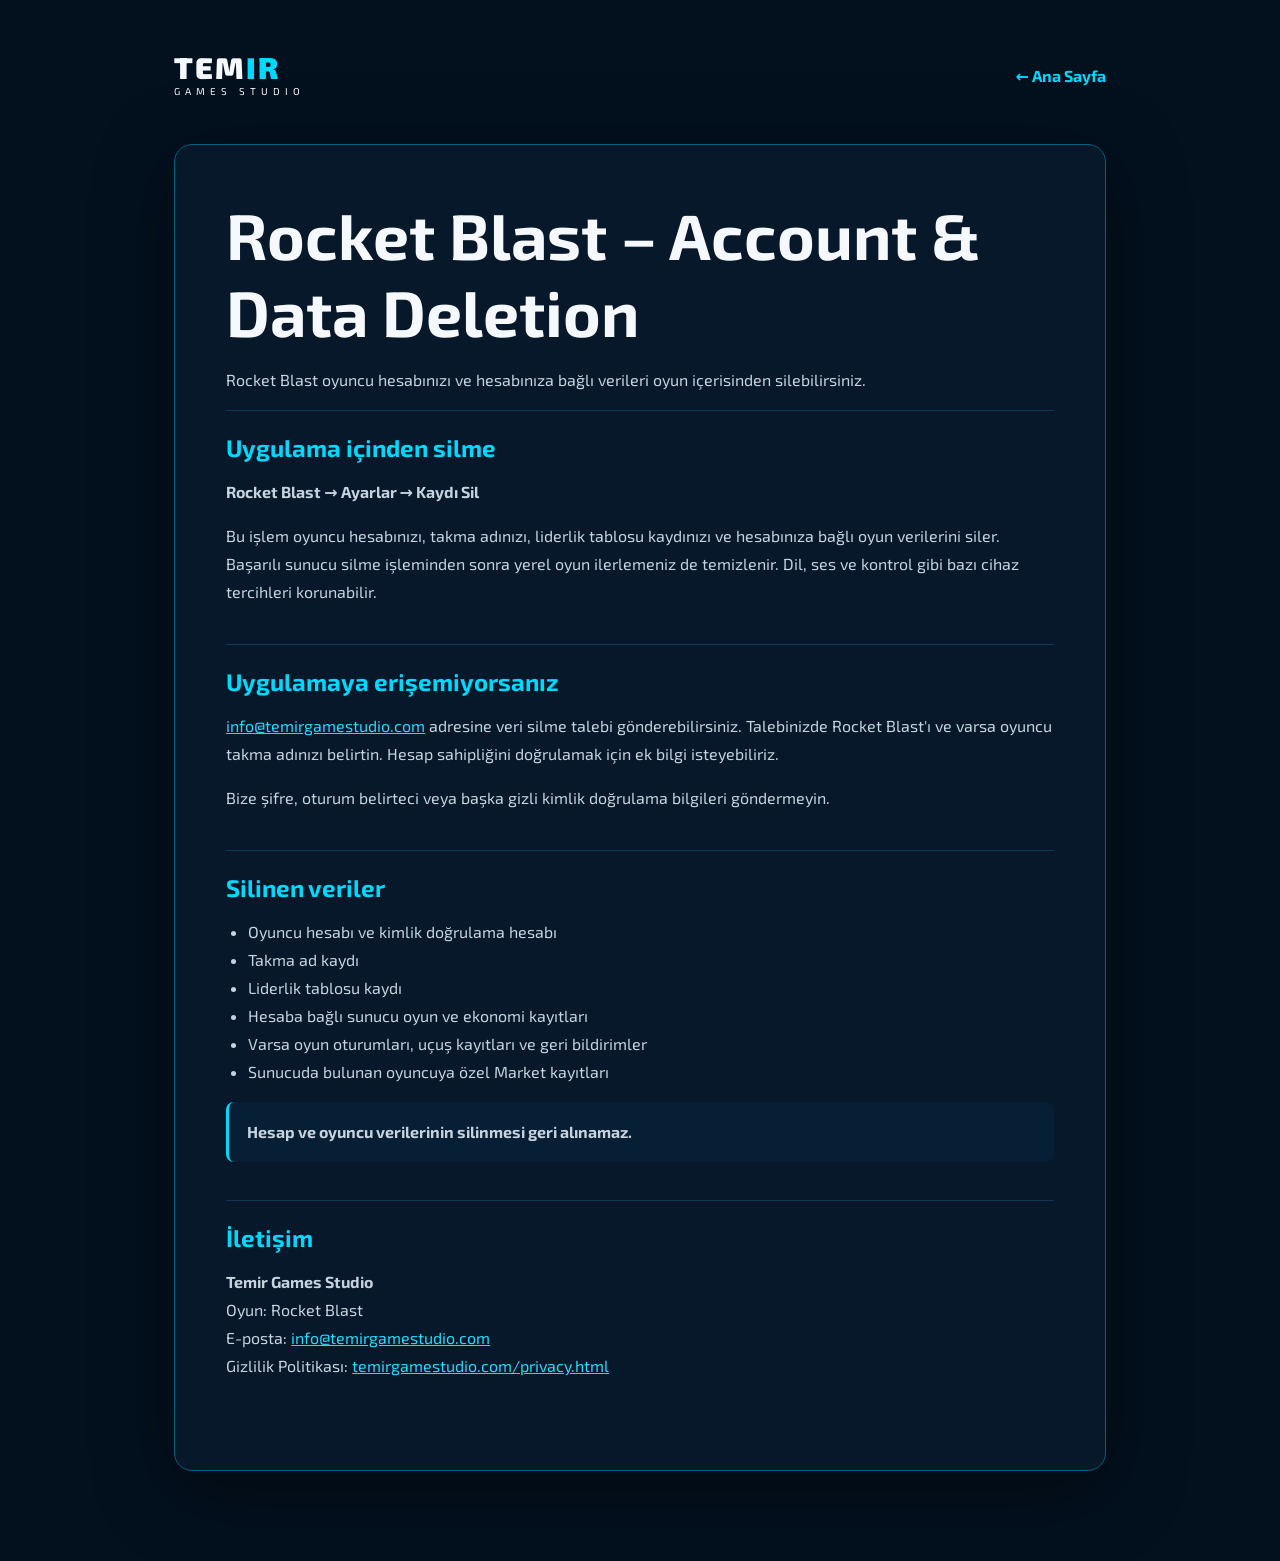
==== delete-data.html @ 4709bc98 "Add files via upload" ====
<!doctype html>
<html lang="tr"><head><meta charset="utf-8"><meta name="viewport" content="width=device-width,initial-scale=1">
<meta name="description" content="Rocket Blast hesap ve veri silme talimatları — Temir Games Studio">
<title>Hesap ve Veri Silme — Rocket Blast | Temir Games Studio</title>
<link rel="preconnect" href="https://fonts.googleapis.com"><link rel="preconnect" href="https://fonts.gstatic.com" crossorigin>
<link href="https://fonts.googleapis.com/css2?family=Exo+2:wght@400;500;600;700;800;900&display=swap" rel="stylesheet"><link rel="stylesheet" href="style.css"></head>
<body><main class="policy-wrap">
<div class="policy-top"><a class="brand" href="index.html"><strong>TEM<span>IR</span></strong><small>GAMES STUDIO</small></a><a class="policy-back" href="index.html">← Ana Sayfa</a></div>
<article class="policy-card">
<h1>Rocket Blast – Account &amp; Data Deletion</h1>
<p>Rocket Blast oyuncu hesabınızı ve hesabınıza bağlı verileri oyun içerisinden silebilirsiniz.</p>
<section><h2>Uygulama içinden silme</h2>
<p><strong>Rocket Blast → Ayarlar → Kaydı Sil</strong></p>
<p>Bu işlem oyuncu hesabınızı, takma adınızı, liderlik tablosu kaydınızı ve hesabınıza bağlı oyun verilerini siler. Başarılı sunucu silme işleminden sonra yerel oyun ilerlemeniz de temizlenir. Dil, ses ve kontrol gibi bazı cihaz tercihleri korunabilir.</p></section>
<section><h2>Uygulamaya erişemiyorsanız</h2>
<p><a href="mailto:info@temirgamestudio.com">info@temirgamestudio.com</a> adresine veri silme talebi gönderebilirsiniz. Talebinizde Rocket Blast'ı ve varsa oyuncu takma adınızı belirtin. Hesap sahipliğini doğrulamak için ek bilgi isteyebiliriz.</p>
<p>Bize şifre, oturum belirteci veya başka gizli kimlik doğrulama bilgileri göndermeyin.</p></section>
<section><h2>Silinen veriler</h2>
<ul><li>Oyuncu hesabı ve kimlik doğrulama hesabı</li><li>Takma ad kaydı</li><li>Liderlik tablosu kaydı</li><li>Hesaba bağlı sunucu oyun ve ekonomi kayıtları</li><li>Varsa oyun oturumları, uçuş kayıtları ve geri bildirimler</li><li>Sunucuda bulunan oyuncuya özel Market kayıtları</li></ul>
<p class="delete-note"><strong>Hesap ve oyuncu verilerinin silinmesi geri alınamaz.</strong></p></section>
<section><h2>İletişim</h2><p><strong>Temir Games Studio</strong><br>Oyun: Rocket Blast<br>E-posta: <a href="mailto:info@temirgamestudio.com">info@temirgamestudio.com</a><br>Gizlilik Politikası: <a href="privacy.html">temirgamestudio.com/privacy.html</a></p></section>
</article></main></body></html>
---- style.css ----
*{box-sizing:border-box}html{scroll-behavior:smooth}body{margin:0;background:#03101e;color:#f5f8fc;font-family:"Exo 2",system-ui,sans-serif}a{color:inherit;text-decoration:none}.nav{height:82px;padding:0 max(6vw,24px);display:flex;align-items:center;gap:42px;border-bottom:1px solid #124461;background:#020d18;position:sticky;top:0;z-index:20}.brand{display:flex;flex-direction:column;line-height:.78;margin-right:auto}.brand strong{font-size:30px;letter-spacing:2px;font-weight:900}.brand span,.hero em,.game-copy h3{color:#00d9ff}.brand small{letter-spacing:5px;font-size:10px;margin-top:9px}.nav nav{display:flex;gap:52px;font-weight:600;font-size:14px}.nav nav a:hover{color:#00d9ff}.mail{border:1px solid #008eb8;border-radius:24px;padding:11px 18px;font-size:13px}.hero{min-height:390px;position:relative;overflow:hidden;display:flex;align-items:center;padding:60px max(6vw,24px);background:radial-gradient(circle at 75% 60%,#063d6a 0,#071b35 27%,#03101e 64%)}.hero-copy{position:relative;z-index:3;max-width:590px}.hero h1{font-size:clamp(44px,5.2vw,74px);line-height:.92;margin:0 0 24px;font-weight:900;letter-spacing:1px}.hero h1 em{font-style:normal}.hero p{max-width:510px;font-size:18px;line-height:1.55;color:#c4d4e4}.button{display:inline-block;margin-top:18px;border:2px solid #00d9ff;border-radius:15px;padding:15px 22px;font-weight:800;color:#00d9ff;box-shadow:0 0 18px #00d9ff26}.button b{font-size:22px;margin-left:18px}.hero-art{position:absolute;right:0;top:0;width:55%;height:100%}.planet{position:absolute;width:430px;height:430px;border-radius:50%;right:-120px;bottom:-250px;background:radial-gradient(circle at 35% 25%,#1c79ad,#0b3158 42%,#031324 72%);box-shadow:0 0 50px #1bbfff55}.rocket{position:absolute;right:27%;top:29%;font-size:140px;transform:rotate(-12deg);filter:drop-shadow(0 20px 22px #000)}.section{padding:55px max(6vw,24px)}.eyebrow{font-size:20px;font-weight:700;letter-spacing:2px;color:#a9bed2;margin-bottom:18px}.eyebrow:after{content:"";display:inline-block;width:160px;height:1px;background:#00c7ef;margin:0 0 6px 18px}.game-lead{display:grid;grid-template-columns:.78fr 1.22fr;gap:55px;align-items:center}.game-copy h2,.about h2{font-size:clamp(36px,4vw,58px);margin:0 0 10px;font-weight:900}.game-copy h3{font-size:26px;margin:0 0 22px}.game-copy p,.about p{font-size:17px;line-height:1.6;color:#c6d3df}.store-row{display:flex;gap:18px;margin-top:32px;align-items:center}.store,.soon{border:1px solid #0e89b6;border-radius:10px;padding:13px 20px}.store{font-size:18px}.soon{color:#70879e;background:#0b2136}.feature-shot{height:390px;margin:0;border:1px solid #0ea7d5;border-radius:12px;overflow:hidden;background:#071a2b}.feature-shot img{width:100%;height:100%;object-fit:cover;object-position:center}.gallery{display:grid;grid-template-columns:repeat(3,1fr);gap:16px;margin-top:18px}.gallery figure{height:340px;margin:0;border:1px solid #087ba6;border-radius:10px;overflow:hidden;background:#071a2b}.gallery img{width:100%;height:100%;object-fit:cover;object-position:top}.about{border-top:1px solid #124461;display:grid;grid-template-columns:1fr .9fr;gap:60px;align-items:center;background:linear-gradient(90deg,#03101e,#04182a)}.about h2{font-size:38px}.values{display:grid;grid-template-columns:repeat(3,1fr);margin-top:35px;text-align:center}.values div{display:flex;flex-direction:column;gap:8px}.values b{font-size:34px;color:#00d9ff}.values strong{font-size:13px;color:#00d9ff}.values small{color:#a8bacb}.about-shot{height:310px;margin:0;border-radius:14px;overflow:hidden;opacity:.72}.about-shot img{width:100%;height:100%;object-fit:cover}footer{min-height:110px;padding:25px max(6vw,24px);display:flex;align-items:center;gap:40px;border-top:1px solid #124461;background:#020b14}.footer-brand{margin-right:auto}.footer-links{display:flex;gap:30px;color:#aab8c7;font-size:13px}.footer-links a:hover{color:#00d9ff}.copyright{margin-left:auto;font-size:12px;color:#93a4b5;line-height:1.5;text-align:right}@media(max-width:800px){.nav{height:68px}.nav nav{display:none}.mail{font-size:0;padding:10px}.mail:first-letter{font-size:16px}.hero{min-height:520px;align-items:flex-start;padding-top:65px}.hero-art{width:100%;opacity:.45}.rocket{font-size:100px;right:10%;top:60%}.hero h1{font-size:44px}.game-lead,.about{grid-template-columns:1fr}.feature-shot{height:520px}.gallery{grid-template-columns:1fr}.gallery figure{height:580px}.about-shot{height:400px}.values{gap:8px}footer{flex-direction:column;text-align:center}.footer-brand,.copyright{margin:0}.copyright{text-align:center}.footer-links{flex-wrap:wrap;justify-content:center}}

.policy-wrap{max-width:980px;margin:0 auto;padding:56px 24px 90px}
.policy-top{display:flex;justify-content:space-between;gap:20px;align-items:center;margin-bottom:48px}
.policy-back{color:#00d9ff;font-weight:700}
.policy-card{background:#06182a;border:1px solid #0a5c80;border-radius:18px;padding:clamp(24px,4vw,52px);box-shadow:0 18px 80px #0006}
.policy-card h1{font-size:clamp(38px,6vw,64px);margin:0 0 8px}
.policy-meta{color:#8ea8bd;margin-bottom:30px;line-height:1.7}
.policy-card section{padding:22px 0;border-top:1px solid #123650}
.policy-card h2{color:#00d9ff;font-size:24px;margin:0 0 14px}
.policy-card p,.policy-card li{color:#c6d3df;line-height:1.75}
.policy-card a{color:#21dcff;text-decoration:underline}
.policy-card code{background:#0a243b;padding:3px 7px;border-radius:6px}
.policy-card ul{padding-left:22px}
.delete-actions{display:flex;gap:14px;flex-wrap:wrap;margin:26px 0}
.delete-note{border-left:3px solid #00d9ff;background:#071f34;padding:16px 18px;border-radius:8px}
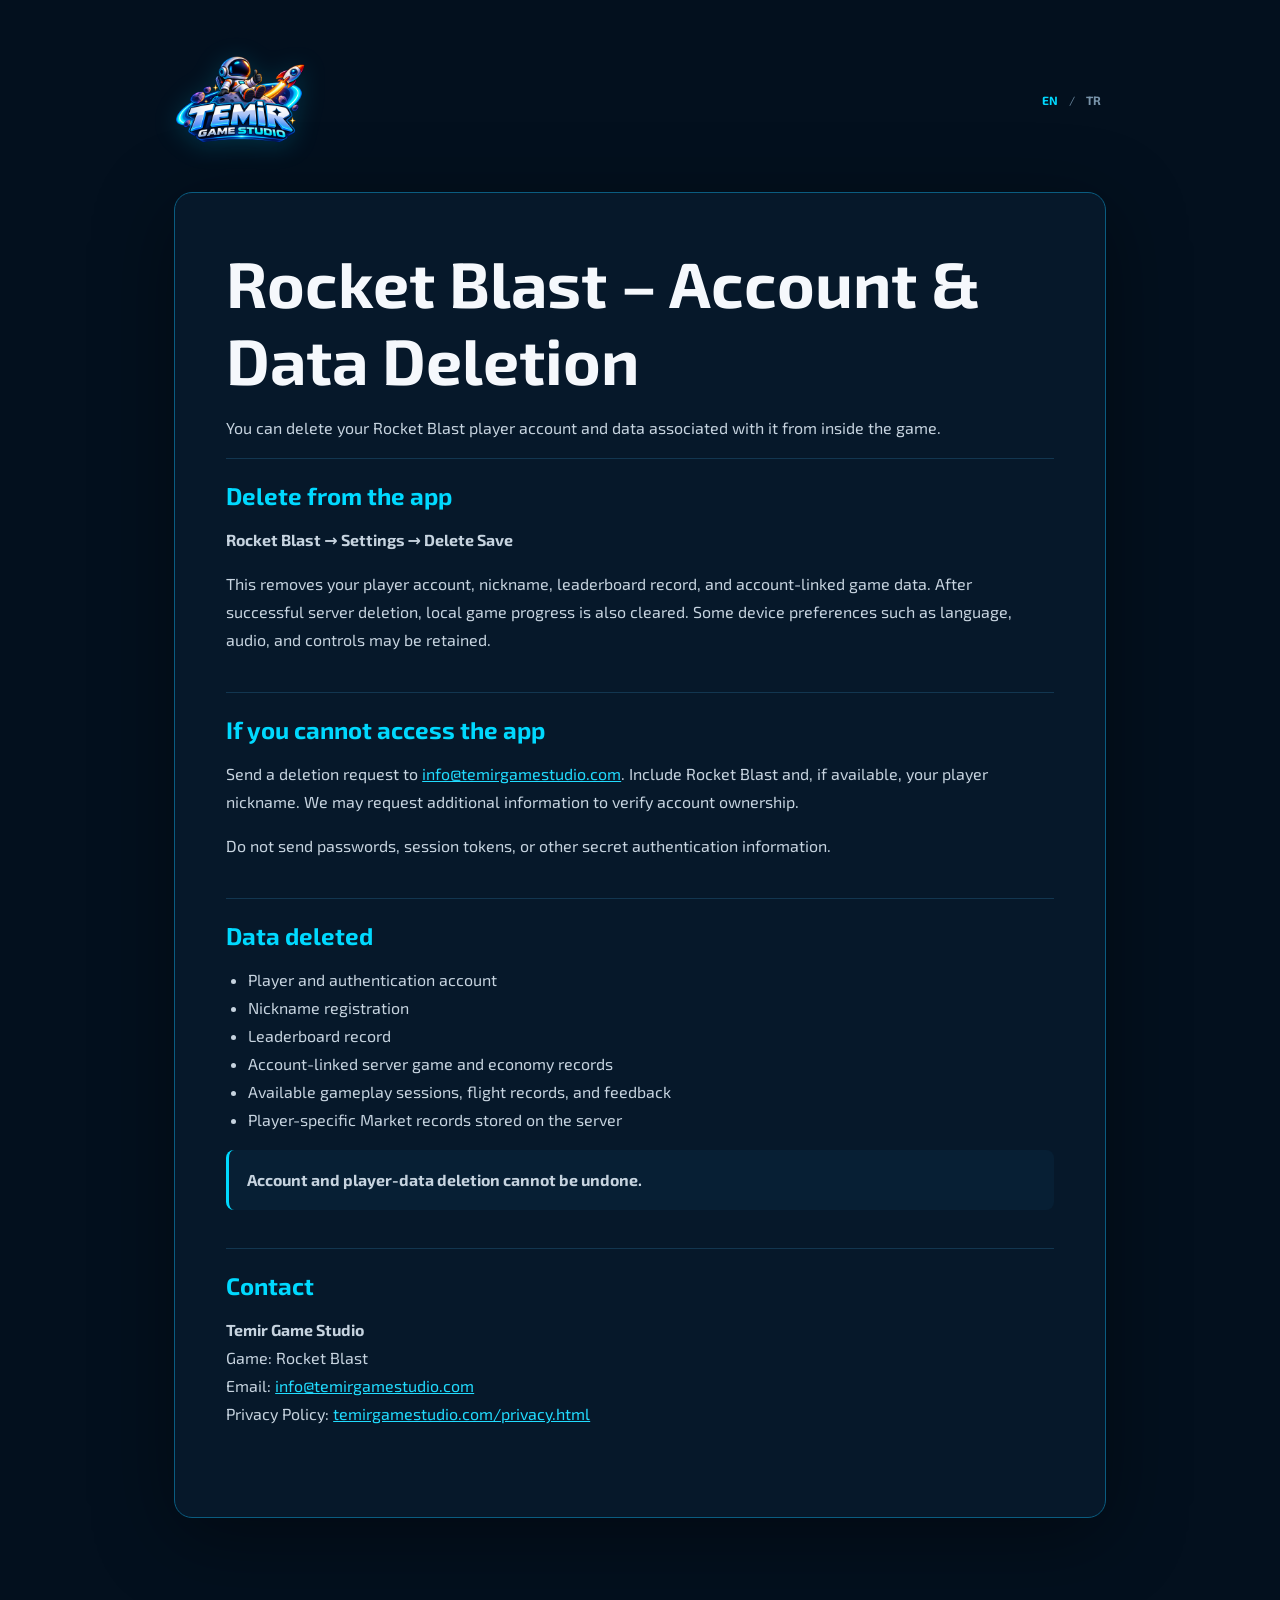
==== commit 1c75b075: "Add files via upload" ====
--- a/delete-data.html
+++ b/delete-data.html
@@ -1,12 +1,15 @@
-<!doctype html>
-<html lang="tr"><head><meta charset="utf-8"><meta name="viewport" content="width=device-width,initial-scale=1">
-<meta name="description" content="Rocket Blast hesap ve veri silme talimatları — Temir Games Studio">
-<title>Hesap ve Veri Silme — Rocket Blast | Temir Games Studio</title>
+<!doctype html><html lang="en"><head><meta charset="utf-8"><meta name="viewport" content="width=device-width,initial-scale=1">
+<meta name="description" content="Rocket Blast account and data deletion"><title>Account & Data Deletion — Rocket Blast | Temir Game Studio</title>
 <link rel="preconnect" href="https://fonts.googleapis.com"><link rel="preconnect" href="https://fonts.gstatic.com" crossorigin>
 <link href="https://fonts.googleapis.com/css2?family=Exo+2:wght@400;500;600;700;800;900&display=swap" rel="stylesheet"><link rel="stylesheet" href="style.css"></head>
-<body><main class="policy-wrap">
-<div class="policy-top"><a class="brand" href="index.html"><strong>TEM<span>IR</span></strong><small>GAMES STUDIO</small></a><a class="policy-back" href="index.html">← Ana Sayfa</a></div>
-<article class="policy-card">
+<body><main class="policy-wrap"><div class="policy-top"><a class="brand logo-brand" href="index.html" aria-label="Temir Game Studio"><img src="assets/temir-game-studio-logo.png" alt="Temir Game Studio logo"></a>
+<div class="lang-switch"><button data-lang="en">EN</button><span>/</span><button data-lang="tr">TR</button></div></div>
+<div data-lang-panel="en"><article class="policy-card"><h1>Rocket Blast – Account &amp; Data Deletion</h1>
+<p>You can delete your Rocket Blast player account and data associated with it from inside the game.</p>
+<section><h2>Delete from the app</h2><p><strong>Rocket Blast → Settings → Delete Save</strong></p><p>This removes your player account, nickname, leaderboard record, and account-linked game data. After successful server deletion, local game progress is also cleared. Some device preferences such as language, audio, and controls may be retained.</p></section>
+<section><h2>If you cannot access the app</h2><p>Send a deletion request to <a href="mailto:info@temirgamestudio.com">info@temirgamestudio.com</a>. Include Rocket Blast and, if available, your player nickname. We may request additional information to verify account ownership.</p><p>Do not send passwords, session tokens, or other secret authentication information.</p></section>
+<section><h2>Data deleted</h2><ul><li>Player and authentication account</li><li>Nickname registration</li><li>Leaderboard record</li><li>Account-linked server game and economy records</li><li>Available gameplay sessions, flight records, and feedback</li><li>Player-specific Market records stored on the server</li></ul><p class="delete-note"><strong>Account and player-data deletion cannot be undone.</strong></p></section>
+<section><h2>Contact</h2><p><strong>Temir Game Studio</strong><br>Game: Rocket Blast<br>Email: <a href="mailto:info@temirgamestudio.com">info@temirgamestudio.com</a><br>Privacy Policy: <a href="privacy.html">temirgamestudio.com/privacy.html</a></p></section></article></div><div data-lang-panel="tr"><article class="policy-card">
 <h1>Rocket Blast – Account &amp; Data Deletion</h1>
 <p>Rocket Blast oyuncu hesabınızı ve hesabınıza bağlı verileri oyun içerisinden silebilirsiniz.</p>
 <section><h2>Uygulama içinden silme</h2>
@@ -18,5 +21,5 @@
 <section><h2>Silinen veriler</h2>
 <ul><li>Oyuncu hesabı ve kimlik doğrulama hesabı</li><li>Takma ad kaydı</li><li>Liderlik tablosu kaydı</li><li>Hesaba bağlı sunucu oyun ve ekonomi kayıtları</li><li>Varsa oyun oturumları, uçuş kayıtları ve geri bildirimler</li><li>Sunucuda bulunan oyuncuya özel Market kayıtları</li></ul>
 <p class="delete-note"><strong>Hesap ve oyuncu verilerinin silinmesi geri alınamaz.</strong></p></section>
-<section><h2>İletişim</h2><p><strong>Temir Games Studio</strong><br>Oyun: Rocket Blast<br>E-posta: <a href="mailto:info@temirgamestudio.com">info@temirgamestudio.com</a><br>Gizlilik Politikası: <a href="privacy.html">temirgamestudio.com/privacy.html</a></p></section>
-</article></main></body></html>+<section><h2>İletişim</h2><p><strong>Temir Game Studio</strong><br>Oyun: Rocket Blast<br>E-posta: <a href="mailto:info@temirgamestudio.com">info@temirgamestudio.com</a><br>Gizlilik Politikası: <a href="privacy.html">temirgamestudio.com/privacy.html</a></p></section>
+</article></div></main><script src="script.js"></script></body></html>
--- a/style.css
+++ b/style.css
@@ -14,3 +14,39 @@
 .policy-card ul{padding-left:22px}
 .delete-actions{display:flex;gap:14px;flex-wrap:wrap;margin:26px 0}
 .delete-note{border-left:3px solid #00d9ff;background:#071f34;padding:16px 18px;border-radius:8px}
+
+.lang-switch{display:flex;align-items:center;gap:6px;font-size:12px;color:#68849b}
+.lang-switch button{border:0;background:transparent;color:#7893a9;font:700 12px "Exo 2",sans-serif;cursor:pointer;padding:5px}
+.lang-switch button.active{color:#00d9ff}
+.lang-switch button:hover{color:#fff}
+@media(max-width:800px){.lang-switch{margin-left:auto}.nav .mail{display:none}}
+.lang-panel[hidden]{display:none!important}
+.logo-brand{display:flex;align-items:center;justify-content:center;line-height:normal}
+.logo-brand img{display:block;width:auto;height:70px;max-width:230px;object-fit:contain;filter:drop-shadow(0 4px 12px #00bde633)}
+.nav .logo-brand{margin-right:auto}
+.nav .logo-brand img{height:68px;max-width:220px}
+.footer-brand.logo-brand img{height:78px;max-width:250px}
+.policy-top .logo-brand img{height:88px;max-width:280px}
+@media(max-width:800px){.nav .logo-brand img{height:56px;max-width:170px}.footer-brand.logo-brand img{height:70px;max-width:220px}.policy-top .logo-brand img{height:72px;max-width:220px}}
+
+
+/* V4.1 — Rocket Blast marketing showcase */
+.showcase-stage{position:relative;min-height:520px;display:flex;align-items:center;justify-content:center;isolation:isolate;overflow:visible}
+.showcase-stage:before{content:"";position:absolute;inset:10% 6%;border-radius:50%;background:radial-gradient(circle,#00cfff22 0,#284cff12 42%,transparent 72%);filter:blur(16px);z-index:-2}
+.showcase-stage:after{content:"";position:absolute;width:76%;height:1px;bottom:9%;background:linear-gradient(90deg,transparent,#00d9ff88,transparent);box-shadow:0 0 34px #00d9ff99;z-index:-1}
+.showcase-composite{display:block;width:min(100%,900px);height:auto;filter:drop-shadow(0 34px 38px #000b);transform:translateY(5px)}
+.gallery-polished{margin-top:2px;gap:22px;align-items:center}
+.gallery-polished .shot-card{height:390px;position:relative;border:0;background:radial-gradient(circle at 50% 45%,#0b3150 0,#061525 55%,transparent 74%);overflow:visible;display:flex;align-items:center;justify-content:center}
+.gallery-polished .shot-card img{width:100%;height:100%;object-fit:contain;filter:drop-shadow(0 24px 28px #000a);transition:transform .25s ease,filter .25s ease}
+.gallery-polished .shot-card:hover img{transform:translateY(-8px) scale(1.025);filter:drop-shadow(0 30px 36px #000c)}
+.gallery-polished figcaption{position:absolute;left:50%;bottom:12px;transform:translateX(-50%);padding:7px 13px;border:1px solid #00d9ff55;border-radius:999px;background:#041525dd;color:#9deeff;font-size:11px;font-weight:800;letter-spacing:1.8px;backdrop-filter:blur(8px)}
+.gallery-polished .shot-card-main{height:430px}
+.about-shot-polished{height:390px;background:radial-gradient(circle at center,#0b3150,#061525 58%,transparent 78%);opacity:1;overflow:visible}
+.about-shot-polished img{object-fit:contain;filter:drop-shadow(0 24px 32px #000b)}
+@media(max-width:800px){
+  .showcase-stage{min-height:420px;margin-top:12px}
+  .showcase-composite{width:112%;max-width:none}
+  .gallery-polished{gap:8px}
+  .gallery-polished .shot-card,.gallery-polished .shot-card-main{height:500px}
+  .about-shot-polished{height:470px}
+}
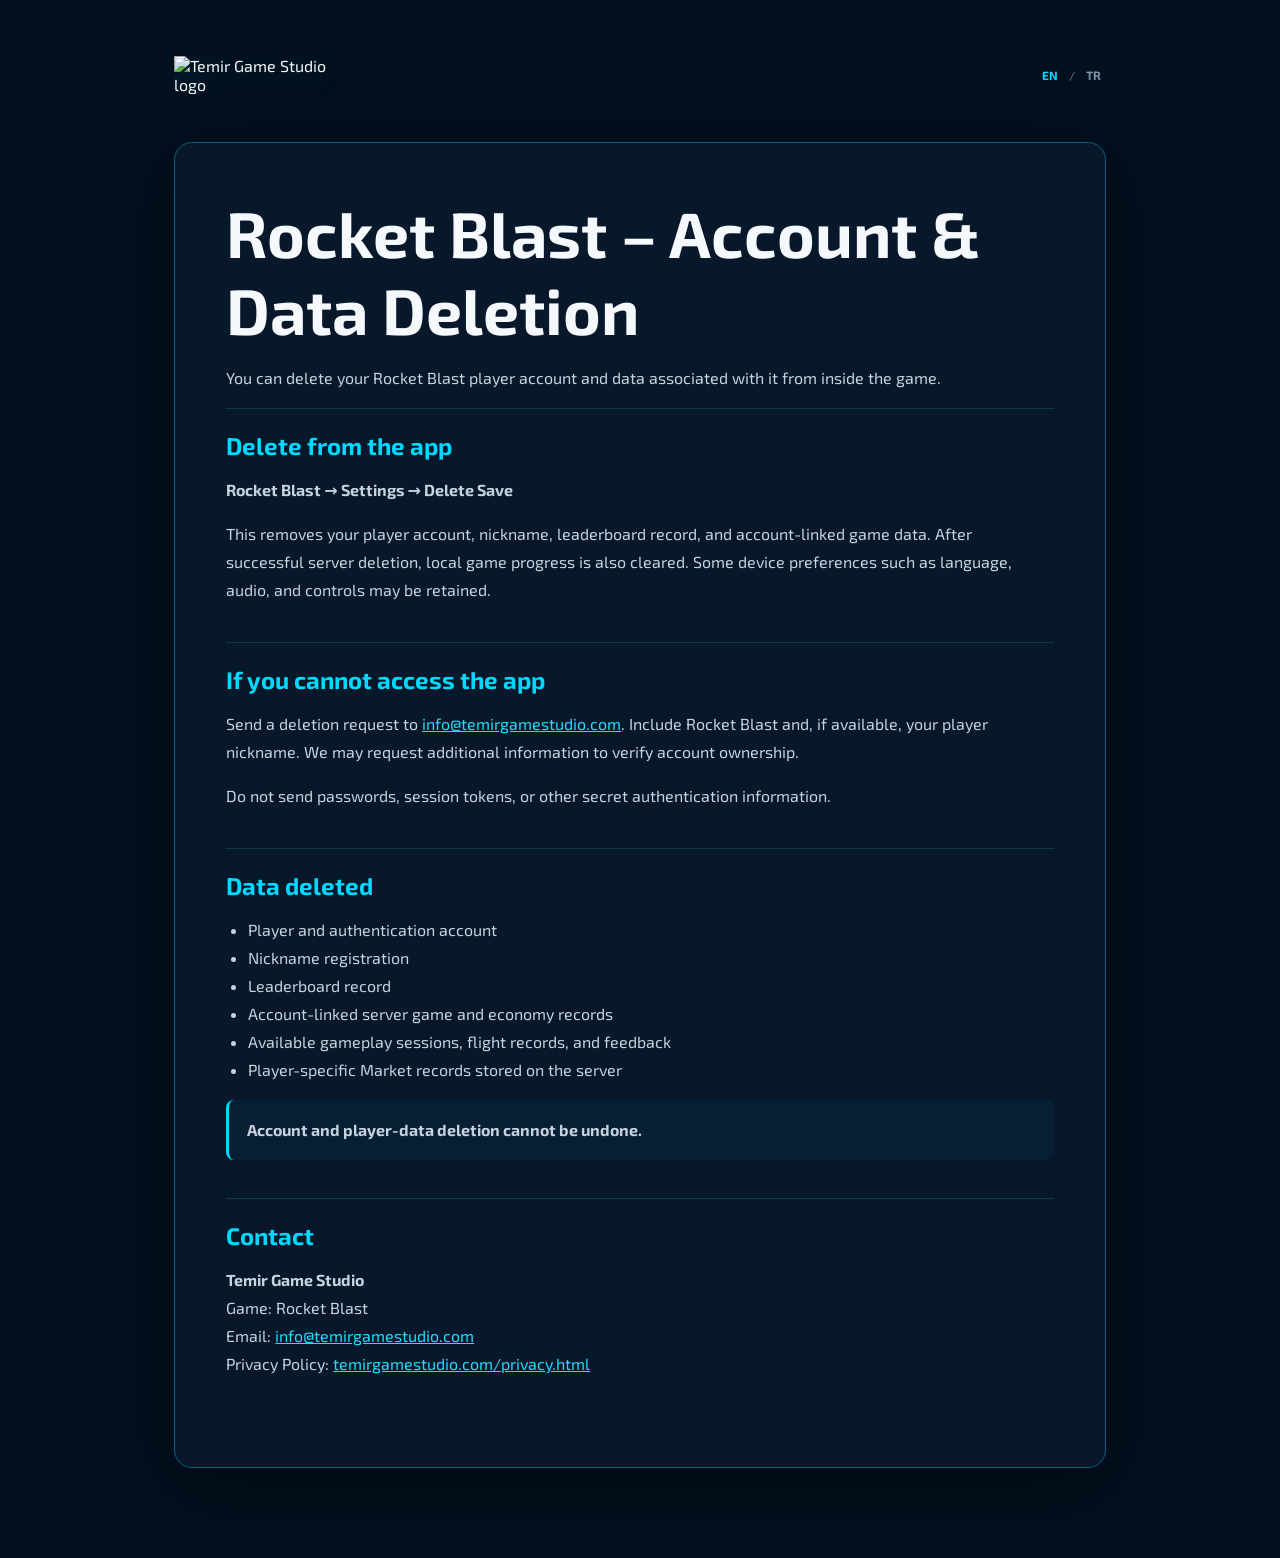
==== commit 63fa07b1: "Add files via upload" ====
--- a/delete-data.html
+++ b/delete-data.html
@@ -2,7 +2,7 @@
 <meta name="description" content="Rocket Blast account and data deletion"><title>Account & Data Deletion — Rocket Blast | Temir Game Studio</title>
 <link rel="preconnect" href="https://fonts.googleapis.com"><link rel="preconnect" href="https://fonts.gstatic.com" crossorigin>
 <link href="https://fonts.googleapis.com/css2?family=Exo+2:wght@400;500;600;700;800;900&display=swap" rel="stylesheet"><link rel="stylesheet" href="style.css"></head>
-<body><main class="policy-wrap"><div class="policy-top"><a class="brand logo-brand" href="index.html" aria-label="Temir Game Studio"><img src="assets/temir-game-studio-logo.png" alt="Temir Game Studio logo"></a>
+<body><main class="policy-wrap"><div class="policy-top"><a class="brand logo-brand" href="index.html" aria-label="Temir Game Studio"><img src="assets/temir-game-studio-logo-web.png" alt="Temir Game Studio logo"></a>
 <div class="lang-switch"><button data-lang="en">EN</button><span>/</span><button data-lang="tr">TR</button></div></div>
 <div data-lang-panel="en"><article class="policy-card"><h1>Rocket Blast – Account &amp; Data Deletion</h1>
 <p>You can delete your Rocket Blast player account and data associated with it from inside the game.</p>
--- a/style.css
+++ b/style.css
@@ -50,3 +50,69 @@
   .gallery-polished .shot-card,.gallery-polished .shot-card-main{height:500px}
   .about-shot-polished{height:470px}
 }
+
+
+/* V4.2 — responsive layout and strict logo bounds */
+html,body{max-width:100%;overflow-x:clip}
+img{max-width:100%}
+.nav{height:76px;min-height:76px;padding-inline:clamp(16px,4vw,64px);gap:clamp(12px,2vw,32px)}
+.nav .logo-brand{flex:0 0 auto;width:160px;max-width:160px;height:62px;min-width:0;overflow:hidden;margin-right:auto}
+.nav .logo-brand img{display:block!important;width:100%!important;max-width:100%!important;height:100%!important;max-height:62px!important;object-fit:contain!important;position:static!important;transform:none!important}
+.nav nav{gap:clamp(14px,2.3vw,40px);white-space:nowrap}
+.nav .mail{white-space:nowrap}
+.hero{min-height:460px;overflow:hidden;isolation:isolate}
+.hero-copy{width:min(100%,590px);max-width:590px}
+.hero-art{pointer-events:none;z-index:0}
+.game-lead{grid-template-columns:minmax(0,.85fr) minmax(0,1.15fr);gap:clamp(18px,3vw,48px)}
+.game-copy,.showcase-stage{min-width:0}
+.showcase-stage{min-height:0;max-width:100%;overflow:hidden;aspect-ratio:1.5/1}
+.showcase-composite{width:100%!important;max-width:100%!important;height:auto!important;transform:none;object-fit:contain}
+.gallery-polished{grid-template-columns:repeat(3,minmax(0,1fr));gap:clamp(8px,1.5vw,22px)}
+.gallery-polished .shot-card,.gallery-polished .shot-card-main{height:auto;aspect-ratio:1/1.12;min-width:0;overflow:hidden}
+.gallery-polished .shot-card img{width:100%;height:100%;object-fit:contain}
+.about{grid-template-columns:minmax(0,1fr) minmax(0,.9fr)}
+.about-shot-polished{min-width:0;max-width:100%;overflow:hidden}
+.footer-brand.logo-brand{width:160px;max-width:160px;flex:0 0 160px;overflow:hidden}
+.footer-brand.logo-brand img{width:100%!important;height:auto!important;max-height:85px!important;object-fit:contain!important}
+.policy-top .logo-brand{width:185px;max-width:185px;overflow:hidden}
+.policy-top .logo-brand img{width:100%!important;height:auto!important;max-height:90px!important;object-fit:contain!important}
+@media(max-width:1050px){.nav .mail{display:none}.nav nav{gap:20px}.nav{gap:18px}}
+@media(max-width:800px){
+ .nav{height:68px;min-height:68px;padding:0 16px;gap:12px}
+ .nav .logo-brand{width:112px;max-width:112px;height:54px}
+ .nav .logo-brand img{max-height:54px!important}
+ .nav nav{display:flex;gap:12px;font-size:11px}
+ .nav nav a:last-child{display:none}
+ .lang-switch{margin-left:0;flex-shrink:0}
+ .hero{min-height:390px;padding:54px 20px 60px;align-items:center}
+ .hero h1{font-size:clamp(36px,8vw,54px);line-height:1.03}
+ .hero p{font-size:15px;max-width:460px}
+ .hero-art{opacity:.25}
+ .section{padding:46px 20px}
+ .game-lead,.about{grid-template-columns:minmax(0,1fr);gap:14px}
+ .game-copy h2{font-size:clamp(32px,8vw,48px)}
+ .game-copy h3{font-size:21px}
+ .showcase-stage{width:100%;aspect-ratio:1.5/1;min-height:0;margin-top:10px}
+ .showcase-composite{width:100%!important;max-width:100%!important}
+ .gallery-polished{grid-template-columns:repeat(3,minmax(0,1fr));gap:6px}
+ .gallery-polished .shot-card,.gallery-polished .shot-card-main{height:auto;aspect-ratio:1/1.4}
+ .gallery-polished figcaption{font-size:8px;letter-spacing:.5px;bottom:5px;padding:5px 7px}
+ .about-shot-polished{height:auto;aspect-ratio:1.5/1}
+ .values{grid-template-columns:repeat(3,minmax(0,1fr))}
+ footer{gap:18px;padding:28px 18px}
+ .footer-brand.logo-brand{width:140px;flex:0 0 auto;max-width:140px}
+ .policy-wrap{padding:28px 14px 60px}
+ .policy-card{padding:22px 18px}
+ .policy-card h1{font-size:clamp(30px,7vw,44px);overflow-wrap:anywhere}
+ .policy-card h2{font-size:21px}
+ .policy-top .logo-brand{width:140px;max-width:140px}
+}
+@media(max-width:390px){
+ .nav .logo-brand{width:92px;max-width:92px}
+ .nav nav{gap:9px;font-size:10px}
+ .lang-switch{gap:2px}.lang-switch button{padding:3px;font-size:11px}
+ .hero{padding-inline:16px}
+ .section{padding-inline:16px}
+ .store-row{flex-wrap:wrap;gap:9px}
+ .values strong{font-size:10px}.values small{font-size:11px}
+}
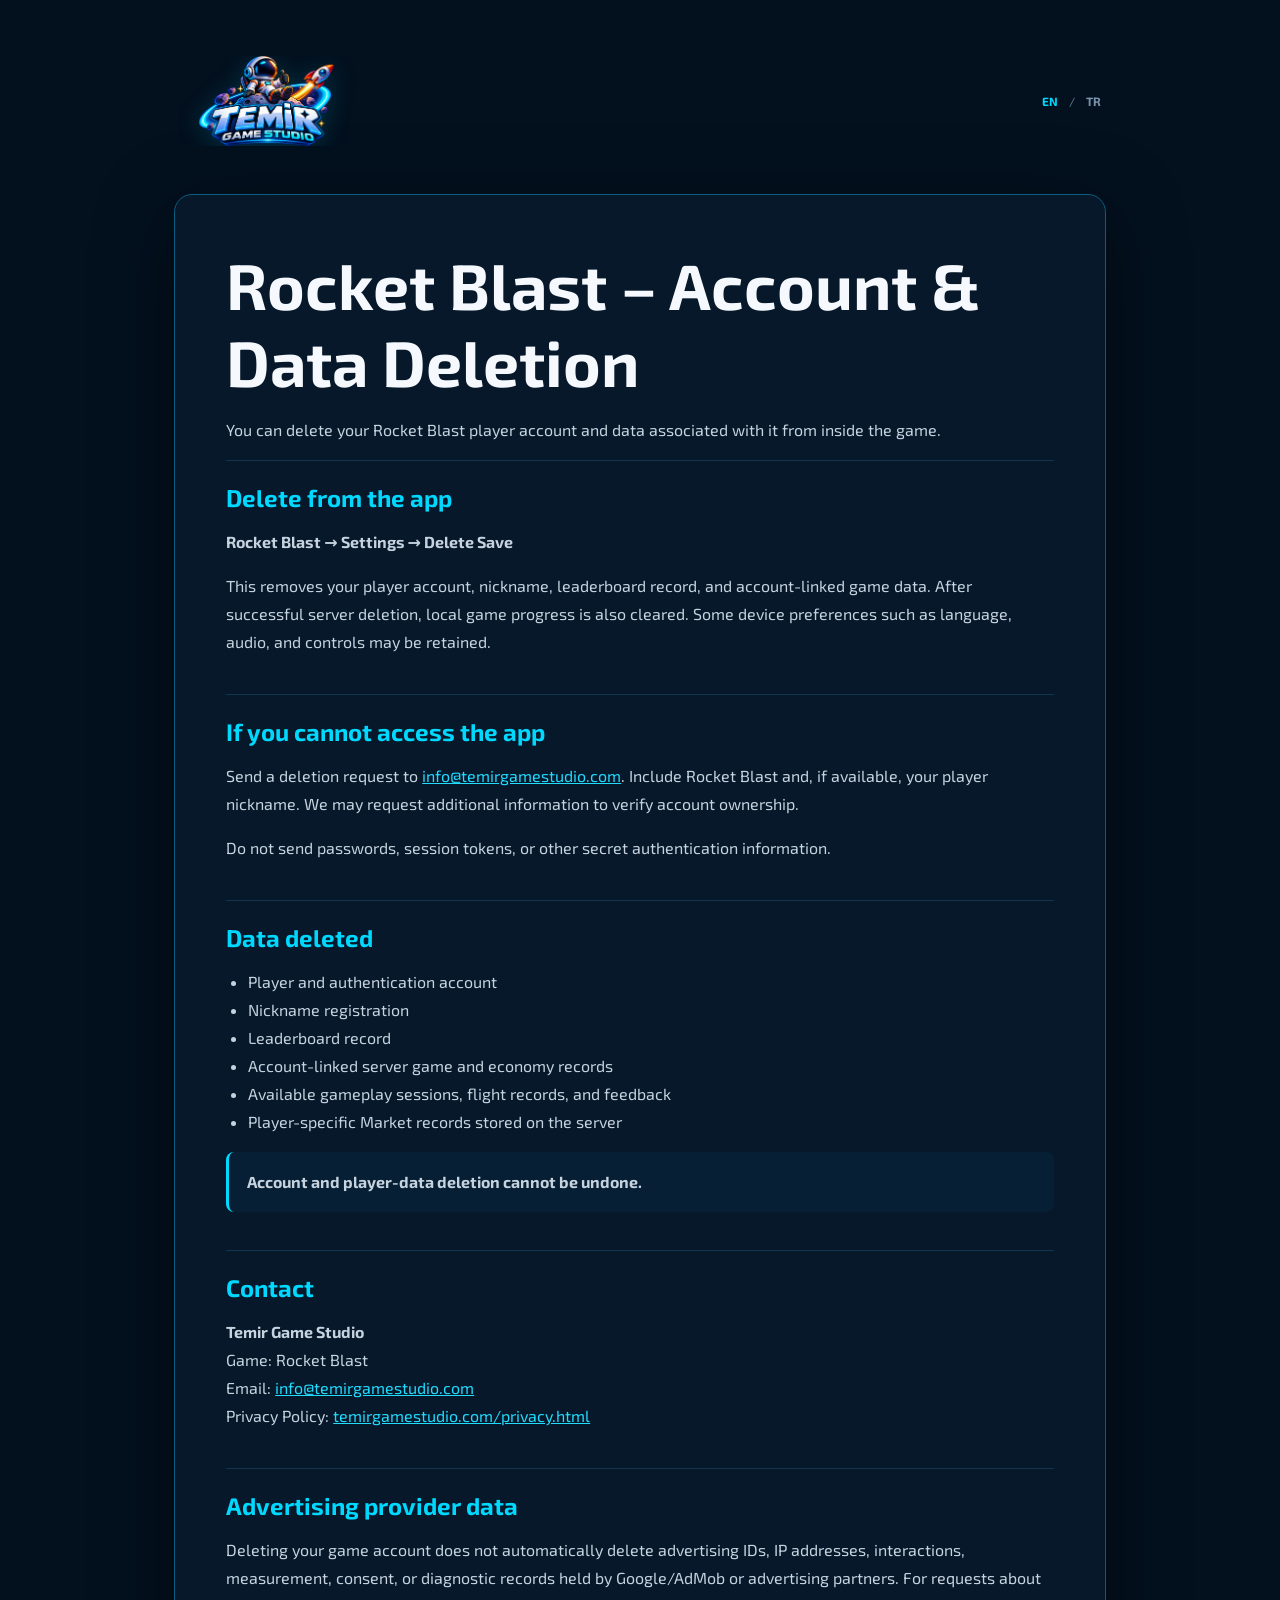
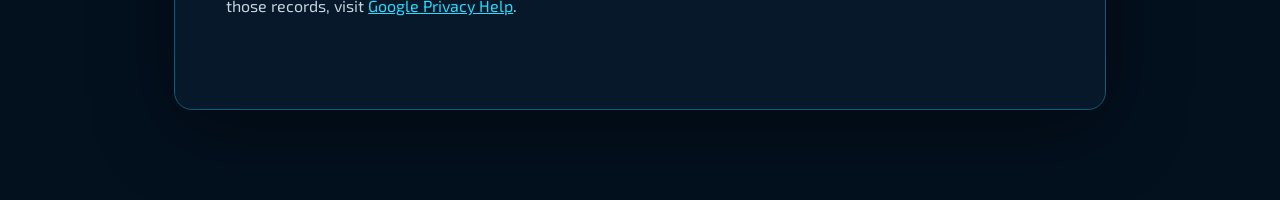
==== commit c089c13f: "." ====
--- a/delete-data.html
+++ b/delete-data.html
@@ -9,7 +9,7 @@
 <section><h2>Delete from the app</h2><p><strong>Rocket Blast → Settings → Delete Save</strong></p><p>This removes your player account, nickname, leaderboard record, and account-linked game data. After successful server deletion, local game progress is also cleared. Some device preferences such as language, audio, and controls may be retained.</p></section>
 <section><h2>If you cannot access the app</h2><p>Send a deletion request to <a href="mailto:info@temirgamestudio.com">info@temirgamestudio.com</a>. Include Rocket Blast and, if available, your player nickname. We may request additional information to verify account ownership.</p><p>Do not send passwords, session tokens, or other secret authentication information.</p></section>
 <section><h2>Data deleted</h2><ul><li>Player and authentication account</li><li>Nickname registration</li><li>Leaderboard record</li><li>Account-linked server game and economy records</li><li>Available gameplay sessions, flight records, and feedback</li><li>Player-specific Market records stored on the server</li></ul><p class="delete-note"><strong>Account and player-data deletion cannot be undone.</strong></p></section>
-<section><h2>Contact</h2><p><strong>Temir Game Studio</strong><br>Game: Rocket Blast<br>Email: <a href="mailto:info@temirgamestudio.com">info@temirgamestudio.com</a><br>Privacy Policy: <a href="privacy.html">temirgamestudio.com/privacy.html</a></p></section></article></div><div data-lang-panel="tr"><article class="policy-card">
+<section><h2>Contact</h2><p><strong>Temir Game Studio</strong><br>Game: Rocket Blast<br>Email: <a href="mailto:info@temirgamestudio.com">info@temirgamestudio.com</a><br>Privacy Policy: <a href="privacy.html">temirgamestudio.com/privacy.html</a></p></section><section><h2>Advertising provider data</h2><p>Deleting your game account does not automatically delete advertising IDs, IP addresses, interactions, measurement, consent, or diagnostic records held by Google/AdMob or advertising partners. For requests about those records, visit <a href="https://support.google.com/policies/">Google Privacy Help</a>.</p></section></article></div><div data-lang-panel="tr"><article class="policy-card">
 <h1>Rocket Blast – Account &amp; Data Deletion</h1>
 <p>Rocket Blast oyuncu hesabınızı ve hesabınıza bağlı verileri oyun içerisinden silebilirsiniz.</p>
 <section><h2>Uygulama içinden silme</h2>
@@ -22,4 +22,4 @@
 <ul><li>Oyuncu hesabı ve kimlik doğrulama hesabı</li><li>Takma ad kaydı</li><li>Liderlik tablosu kaydı</li><li>Hesaba bağlı sunucu oyun ve ekonomi kayıtları</li><li>Varsa oyun oturumları, uçuş kayıtları ve geri bildirimler</li><li>Sunucuda bulunan oyuncuya özel Market kayıtları</li></ul>
 <p class="delete-note"><strong>Hesap ve oyuncu verilerinin silinmesi geri alınamaz.</strong></p></section>
 <section><h2>İletişim</h2><p><strong>Temir Game Studio</strong><br>Oyun: Rocket Blast<br>E-posta: <a href="mailto:info@temirgamestudio.com">info@temirgamestudio.com</a><br>Gizlilik Politikası: <a href="privacy.html">temirgamestudio.com/privacy.html</a></p></section>
-</article></div></main><script src="script.js"></script></body></html>+<section><h2>Reklam sağlayıcısı verileri</h2><p>Oyun hesabınızın silinmesi, Google/AdMob veya reklam ortaklarının tuttuğu reklam kimliği, IP, etkileşim, ölçüm, rıza ve tanılama kayıtlarını otomatik olarak silmez. Bu verilerle ilgili talepler için <a href="https://support.google.com/policies/">Google Gizlilik Yardımı</a> sayfasını kullanabilirsiniz.</p></section></article></div></main><script src="script.js"></script></body></html>
